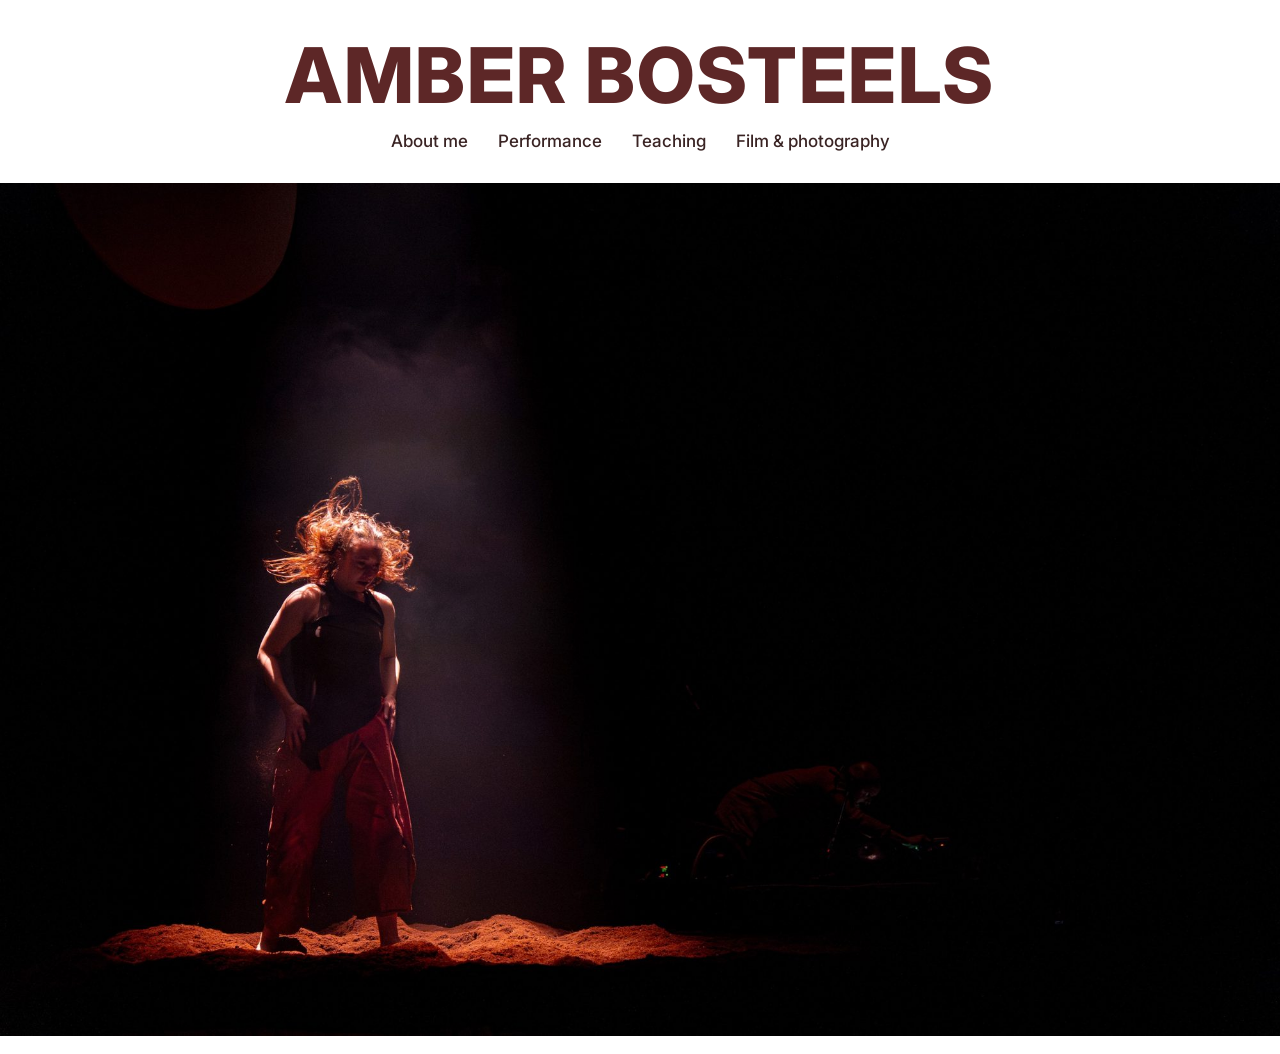
==== index.html @ ab78e17b "Add files via upload" ====
<!doctype html>
<html lang="en">
<head>
<meta charset="utf-8">
<meta name="viewport" content="width=device-width, initial-scale=1">
<title>Amber Bosteels, movement artist</title>
<meta name="description" content="Amber Bosteels, movement artist based in Ghent, Belgium. Contemporary dance, Kathak, choreography, teaching, film and photography.">
<link rel="stylesheet" href="style.css?v=6">
</head>
<body>
<header class="site-header">
  <a class="brand" href="index.html">AMBER BOSTEELS</a>
  <nav>
    <a href="about.html">About me</a>
    <a href="performance.html">Performance</a>
    <a href="teaching.html">Teaching</a>
    <a href="film.html">Film &amp; photography</a>
  </nav>
</header>

<main>
  <section class="hero">
    <a href="about.html" aria-label="Discover more about Amber">
      <img src="img/hero.jpg" alt="Amber Bosteels dancing on stage in a beam of light">
    </a>
  </section>
</main>
</body>
</html>
---- style.css ----
@import url('https://fonts.googleapis.com/css2?family=Inter:wght@400;500;600;800&display=swap');

:root {
  --paper: #ffffff;
  --card: #f7f1e4;
  --ink: #3a2424;
  --soft: #6a4545;
  --line: rgba(93, 39, 39, .18);
  --burgundy: #5d2727;
  --rust: #883c2f;
  --rose: #a45f53;
  --green: #2f5a4a;
  --max: 1240px;
  --side: clamp(18px, 4vw, 56px);
  --hand: "Inter", Helvetica, Arial, sans-serif;
}

* { box-sizing: border-box; }
html { scroll-behavior: smooth; }
@media (prefers-reduced-motion: reduce) { html { scroll-behavior: auto; } }
body {
  margin: 0;
  background: var(--paper);
  color: var(--ink);
  font-family: "Inter", Helvetica, Arial, sans-serif;
  font-size: clamp(16px, 1.1vw, 18.5px);
  line-height: 1.65;
}
a { color: inherit; }
img { display: block; width: 100%; height: auto; }
a:focus-visible { outline: 3px solid var(--rust); outline-offset: 4px; border-radius: 4px; }

/* ---------- Hand-drawn circle ---------- */
.circled { position: relative; display: inline-block; padding: .15em .45em; z-index: 0; }
.circled::after {
  content: ""; position: absolute; z-index: -1;
  inset: -.18em -.3em -.12em -.35em;
  background: center / 100% 100% no-repeat;
  transform: rotate(-2deg);
  pointer-events: none;
}
.circled.red::after    { background-image: url("data:image/svg+xml,%3Csvg xmlns='http://www.w3.org/2000/svg' viewBox='0 0 200 60' preserveAspectRatio='none'%3E%3Cpath d='M12 33C9 13 62 4 104 5c48 1 90 10 89 29-1 19-52 23-96 22C49 55 8 50 7 33 6 19 34 10 66 8' fill='none' stroke='%23883c2f' stroke-width='2.6' stroke-linecap='round' vector-effect='non-scaling-stroke'/%3E%3C/svg%3E"); }
.circled.blue::after   { background-image: url("data:image/svg+xml,%3Csvg xmlns='http://www.w3.org/2000/svg' viewBox='0 0 200 60' preserveAspectRatio='none'%3E%3Cpath d='M186 22C176 6 122 3 88 5 42 8 6 18 8 34c2 17 48 23 94 21 46-2 92-9 90-27-1-12-26-20-58-23' fill='none' stroke='%235d2727' stroke-width='2.6' stroke-linecap='round' vector-effect='non-scaling-stroke'/%3E%3C/svg%3E"); }
.circled.yellow::after { background-image: url("data:image/svg+xml,%3Csvg xmlns='http://www.w3.org/2000/svg' viewBox='0 0 200 60' preserveAspectRatio='none'%3E%3Cpath d='M20 40C2 26 36 6 98 5c56-1 98 11 95 29-3 17-58 22-104 21C40 54 4 46 9 30 13 17 44 9 80 7' fill='none' stroke='%23a45f53' stroke-width='2.6' stroke-linecap='round' vector-effect='non-scaling-stroke'/%3E%3C/svg%3E"); }
.circled.cream::after { background-image: url("data:image/svg+xml,%3Csvg xmlns='http://www.w3.org/2000/svg' viewBox='0 0 200 60' preserveAspectRatio='none'%3E%3Cpath d='M20 40C2 26 36 6 98 5c56-1 98 11 95 29-3 17-58 22-104 21C40 54 4 46 9 30 13 17 44 9 80 7' fill='none' stroke='%23f4ebd7' stroke-width='3.4' stroke-linecap='round' vector-effect='non-scaling-stroke'/%3E%3C/svg%3E"); }
.circled.green::after  { background-image: url("data:image/svg+xml,%3Csvg xmlns='http://www.w3.org/2000/svg' viewBox='0 0 200 60' preserveAspectRatio='none'%3E%3Cpath d='M30 10C68 2 156 2 188 22c14 16-30 33-90 34C46 57 6 48 8 31 10 16 50 8 92 6' fill='none' stroke='%232f5a4a' stroke-width='2.6' stroke-linecap='round' vector-effect='non-scaling-stroke'/%3E%3C/svg%3E"); }

/* ---------- Header ---------- */
.site-header {
  max-width: var(--max); margin: 0 auto;
  padding: 22px var(--side);
  display: flex; align-items: center; justify-content: space-between; gap: 16px 32px; flex-wrap: wrap;
}
.brand {
  font-family: var(--hand); font-weight: 800;
  font-size: clamp(22px, 2.2vw, 30px); text-decoration: none; letter-spacing: -.01em;
}
nav { display: flex; flex-wrap: wrap; gap: 6px 22px; font-family: var(--hand); font-size: 17px; }
nav a { text-decoration: none; padding: 2px 4px; }
nav a:hover { color: var(--rust); }
nav a[aria-current="page"] { position: relative; }

/* ---------- Home ---------- */
.hero { max-width: var(--max); margin: 0 auto; padding: 0 var(--side); }
.hero-frame { position: relative; overflow: hidden; border-radius: 6px; background: #000; }
.hero-frame img { width: 100%; height: auto; }
.hero-name {
  position: absolute; right: clamp(16px, 5%, 72px); bottom: clamp(14px, 9%, 80px);
  margin: 0; color: #fff;
  font-family: var(--hand); font-weight: 800; line-height: 1;
  font-size: clamp(32px, 6vw, 86px); letter-spacing: -.02em;
  text-align: right;
}
.hero-name .circled { padding: .1em .35em; }
.hero-name small {
  display: block; margin-top: .45em;
  font-size: .24em; font-weight: 400; letter-spacing: 0;
}

.themes {
  max-width: var(--max); margin: 0 auto;
  padding: clamp(48px, 6vw, 88px) var(--side) 0;
  display: grid; grid-template-columns: repeat(2, 1fr); gap: clamp(28px, 4vw, 56px);
}
.theme { text-decoration: none; display: block; }
.theme-img { aspect-ratio: 4 / 3; overflow: hidden; border-radius: 6px; background: var(--line); }
.theme-img img { width: 100%; height: 100%; object-fit: cover; transition: transform .5s ease; }
.theme:hover .theme-img img { transform: scale(1.03); }
@media (prefers-reduced-motion: reduce) { .theme-img img { transition: none; } }
.theme h2 {
  font-family: var(--hand); font-weight: 800;
  font-size: clamp(26px, 2.6vw, 38px); line-height: 1.1; margin: 22px 0 6px;
}
.theme p { margin: 0 0 8px; color: var(--soft); max-width: 46ch; }
.theme .more { font-family: var(--hand); font-weight: 600; text-decoration: underline; text-decoration-thickness: 2px; text-underline-offset: 5px; }
.theme:hover .more { color: var(--rust); }

.doodle-tile {
  aspect-ratio: 4 / 3; border-radius: 6px; background: var(--card);
  display: grid; place-items: center;
}
.doodle-tile svg { width: 46%; height: auto; }

/* ---------- Inner pages ---------- */
.page { max-width: var(--max); margin: 0 auto; padding: clamp(32px, 5vw, 72px) var(--side) 0; }
.page-title {
  font-family: var(--hand); font-weight: 800;
  font-size: clamp(36px, 5vw, 68px); line-height: 1.05; margin: 0 0 clamp(28px, 4vw, 56px);
}
.intro { max-width: 64ch; font-size: 1.08em; }
.intro p { margin: 0 0 18px; }

.two-col { display: grid; grid-template-columns: 1fr 1fr; gap: clamp(28px, 5vw, 72px); align-items: start; }
.two-col img { border-radius: 6px; }

.buttons { display: flex; flex-wrap: wrap; gap: 14px; margin-top: 28px; }
.button {
  font-family: var(--hand); font-weight: 600; font-size: 17px;
  display: inline-block; padding: 10px 22px; text-decoration: none;
  border: 2.5px solid var(--ink); border-radius: 999px 900px 980px 920px / 900px 980px 920px 999px;
}
.button:hover { background: var(--ink); color: var(--paper); }

/* Works */
.work {
  display: grid; grid-template-columns: 3fr 2fr; gap: clamp(24px, 4vw, 60px);
  align-items: center; padding: clamp(32px, 4vw, 56px) 0;
}
.work + .work { border-top: 2px dashed var(--line); }
.work:nth-of-type(even) { grid-template-columns: 2fr 3fr; }
.work:nth-of-type(even) img { order: 2; }
.work img { border-radius: 6px; }
.work h2 { font-family: var(--hand); font-weight: 800; font-size: clamp(26px, 2.6vw, 38px); line-height: 1.15; margin: 0 0 16px; }
.credits { color: var(--soft); font-size: .95em; }
.credits strong { color: var(--ink); font-weight: 600; }
.text-link { font-family: var(--hand); font-weight: 600; text-decoration-thickness: 2px; text-underline-offset: 5px; }
.text-link:hover { color: var(--rust); }

/* Teaching */
.teach-photos { display: grid; grid-template-columns: 1fr 1fr; gap: 20px; margin: 0 0 clamp(36px, 5vw, 64px); }
.teach-photos img { aspect-ratio: 1; object-fit: cover; border-radius: 6px; }
.teach-list { display: grid; grid-template-columns: 1fr 1fr; gap: 8px clamp(32px, 5vw, 80px); }
.teach-item { padding: 22px 0; border-top: 2px dashed var(--line); }
.teach-item h2 { font-family: var(--hand); font-weight: 800; font-size: clamp(22px, 2vw, 28px); margin: 0 0 8px; }
.teach-item p { margin: 0; }

/* Film */
.film-links { display: flex; flex-wrap: wrap; gap: 14px; margin-top: 28px; }

/* ---------- Footer ---------- */
footer {
  max-width: var(--max); margin: clamp(64px, 8vw, 120px) auto 0;
  padding: 36px var(--side) 48px;
  display: flex; flex-wrap: wrap; justify-content: space-between; gap: 20px;
  border-top: 2px dashed var(--line);
}
footer h2 { font-family: var(--hand); font-weight: 800; font-size: 24px; margin: 0 0 6px; }
footer p { margin: 0; }
.socials { display: flex; gap: 22px; align-items: end; font-family: var(--hand); }

/* ---------- Responsive ---------- */
@media (max-width: 900px) {
  .two-col, .work, .work:nth-of-type(even), .teach-list { grid-template-columns: 1fr; }
  .work:nth-of-type(even) img { order: 0; }
}
@media (max-width: 640px) {
  .themes { grid-template-columns: 1fr; }
  .site-header { flex-direction: column; align-items: flex-start; }
  nav { gap: 4px 16px; font-size: 16px; }
  .hero-name { right: 14px; bottom: 14px; }
  .hero-name small { font-size: .32em; }
}

/* Wix palette: burgundy headings */
.brand, .page-title, .theme h2, .work h2, .teach-item h2, footer h2 { color: var(--burgundy); }
.brand, .page-title, .theme h2, .work h2, .teach-item h2 { letter-spacing: -.015em; }
.button { border-color: var(--burgundy); color: var(--burgundy); }
.button:hover { background: var(--burgundy); color: var(--paper); }

/* ---------- v5: Louis Thuriot-style home ---------- */
.site-header { flex-direction: column; justify-content: center; gap: 10px; padding-top: clamp(24px, 3vw, 40px); padding-bottom: clamp(18px, 2vw, 28px); text-align: center; }
.brand { font-size: clamp(34px, 6vw, 84px); font-weight: 800; letter-spacing: .02em; line-height: 1; }
nav { justify-content: center; font-weight: 500; }

/* full-bleed photos, no white edges */
.hero { max-width: none; padding: 0; }
.hero img { width: 100%; height: auto; display: block; }

.banners { display: block; }
.banner {
  position: relative; display: grid; place-items: center;
  height: clamp(240px, 38vw, 520px); overflow: hidden;
  text-decoration: none; background: var(--burgundy);
}
.banner img {
  position: absolute; inset: 0; width: 100%; height: 100%; object-fit: cover;
  transition: transform .6s ease;
}
.banner::before { content: ""; position: absolute; inset: 0; background: rgba(40, 20, 20, .32); z-index: 1; transition: background .3s; }
.banner:hover::before { background: rgba(40, 20, 20, .18); }
.banner:hover img { transform: scale(1.03); }
@media (prefers-reduced-motion: reduce) { .banner img, .banner::before { transition: none; } }
.banner-title {
  position: relative; z-index: 2;
  color: #fff; font-weight: 800; text-transform: uppercase; text-align: center;
  font-size: clamp(28px, 5.4vw, 80px); line-height: 1; letter-spacing: .01em;
  padding: 0 16px;
}
.banner-title .circled { padding: .12em .4em; }
.banner-title .circled::after { inset: -.12em -.2em -.08em -.25em; }
.banner-film svg { position: absolute; z-index: 1; width: clamp(110px, 16vw, 220px); opacity: .22; right: 8%; top: 50%; transform: translateY(-50%) rotate(-6deg); }
.banner-film::before { display: none; }

/* footer right after the banners */
.banners + * , main:has(.banners) + footer { margin-top: 0; }
@media (max-width: 640px) {
  .site-header { align-items: center; }
  .banner-title .circled::after { inset: -.2em -.15em -.12em -.2em; }
}

/* ---------- v6 ---------- */
.hero { margin-bottom: clamp(10px, 1.4vw, 18px); } /* white strip after the first photo */
.socials .insta { color: var(--burgundy); display: inline-flex; }
.socials .insta:hover { color: var(--rust); }
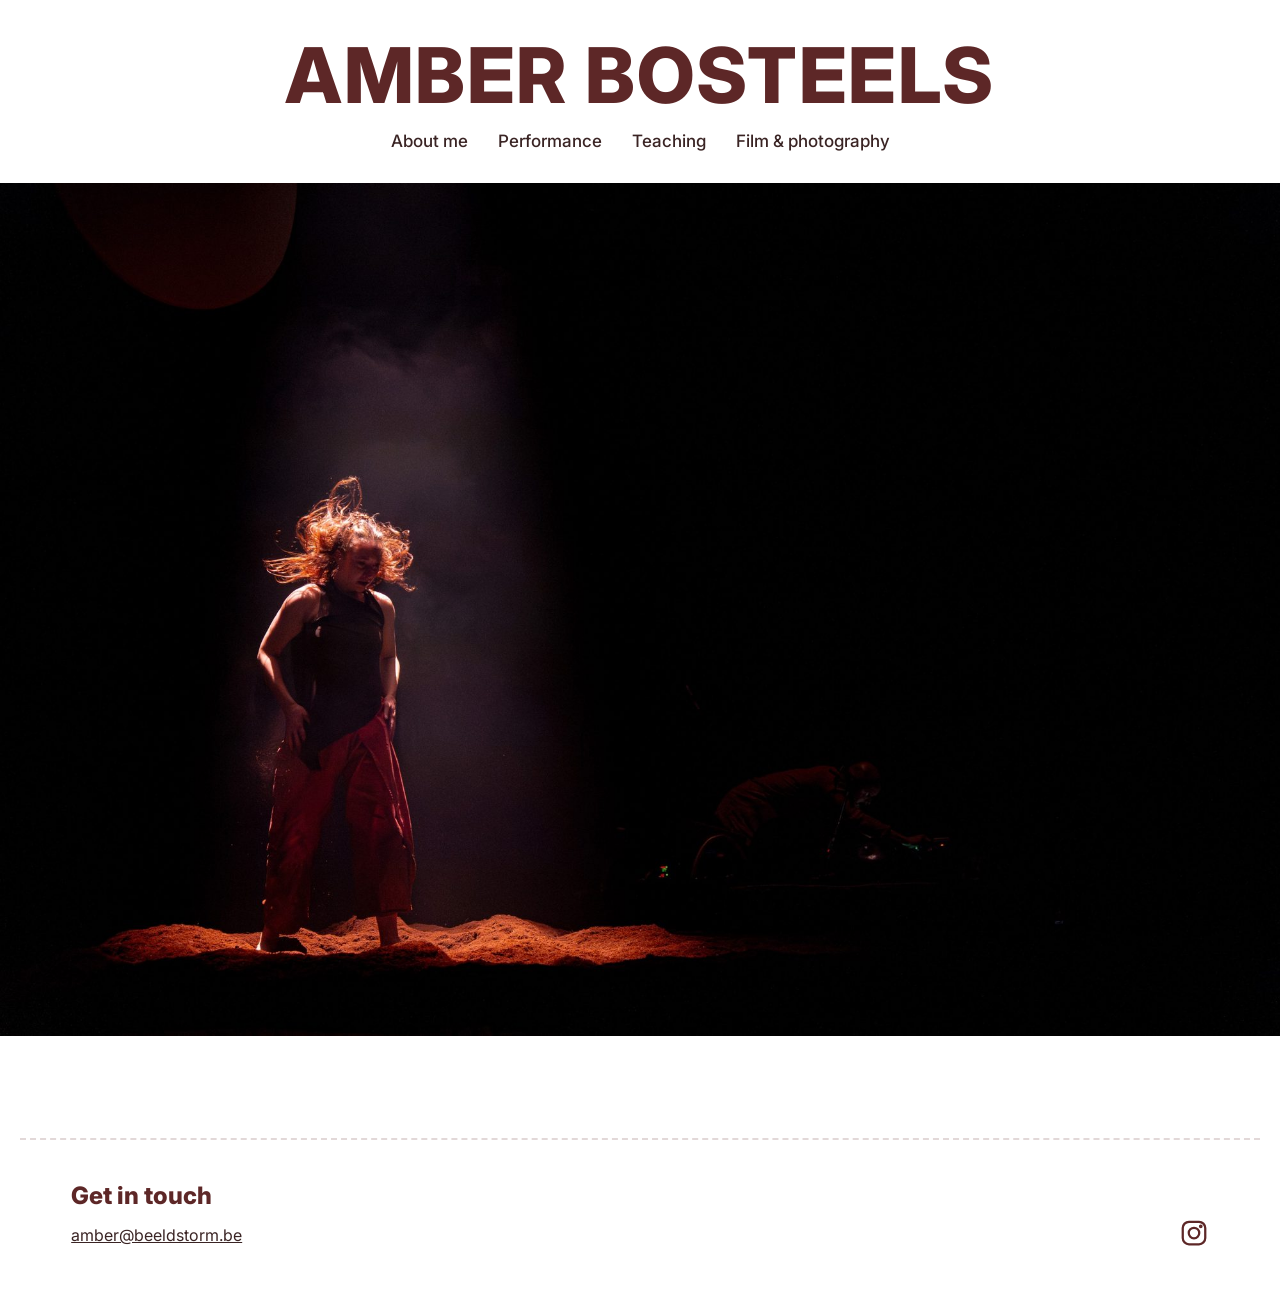
==== commit baa42b1c: "Add files via upload" ====
--- a/index.html
+++ b/index.html
@@ -5,12 +5,13 @@
 <meta name="viewport" content="width=device-width, initial-scale=1">
 <title>Amber Bosteels, movement artist</title>
 <meta name="description" content="Amber Bosteels, movement artist based in Ghent, Belgium. Contemporary dance, Kathak, choreography, teaching, film and photography.">
-<link rel="stylesheet" href="style.css?v=6">
+<link rel="stylesheet" href="style.css?v=7">
+<link rel="stylesheet" href="navigation-hover.css?v=1">
 </head>
 <body>
 <header class="site-header">
   <a class="brand" href="index.html">AMBER BOSTEELS</a>
-  <nav>
+  <nav aria-label="Main navigation">
     <a href="about.html">About me</a>
     <a href="performance.html">Performance</a>
     <a href="teaching.html">Teaching</a>
@@ -25,5 +26,17 @@
     </a>
   </section>
 </main>
+
+<footer>
+  <div>
+    <h2>Get in touch</h2>
+    <p><a href="mailto:amber@beeldstorm.be">amber@beeldstorm.be</a></p>
+  </div>
+  <div class="socials">
+    <a class="insta" href="https://www.instagram.com/amberbosteels/" target="_blank" rel="noopener" aria-label="Instagram">
+      <svg viewBox="0 0 24 24" width="30" height="30" fill="none" stroke="currentColor" stroke-width="1.8" stroke-linecap="round" stroke-linejoin="round" aria-hidden="true"><rect x="3" y="3" width="18" height="18" rx="5"/><circle cx="12" cy="12" r="4.2"/><circle cx="17.4" cy="6.6" r=".6" fill="currentColor"/></svg>
+    </a>
+  </div>
+</footer>
 </body>
 </html>
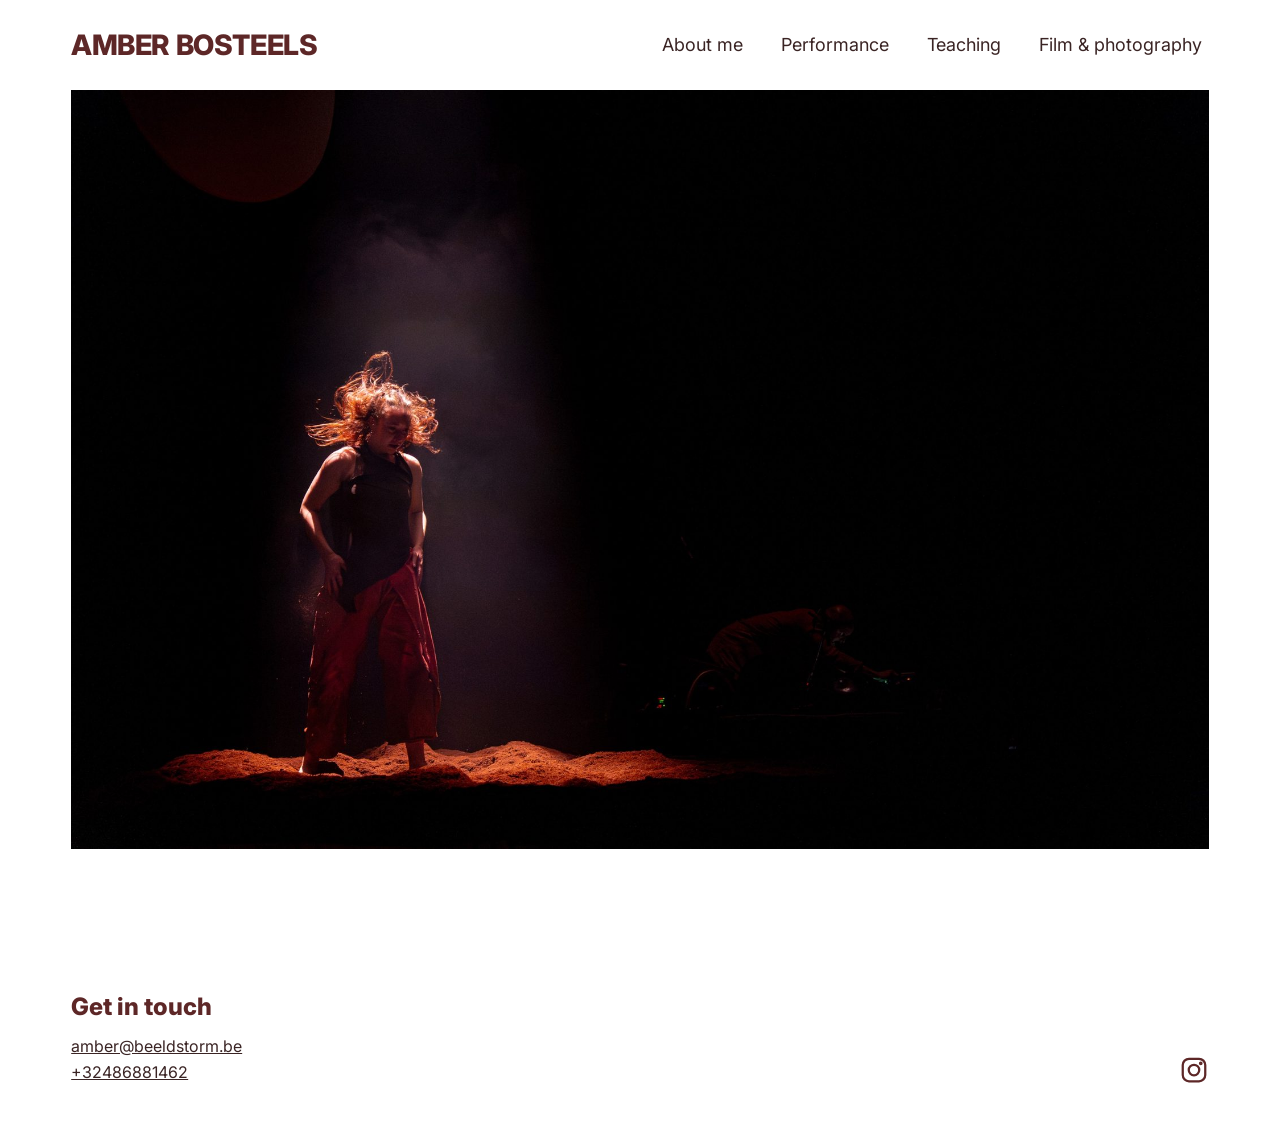
==== commit 25da5c5c: "Add files via upload" ====
--- a/index.html
+++ b/index.html
@@ -5,7 +5,7 @@
 <meta name="viewport" content="width=device-width, initial-scale=1">
 <title>Amber Bosteels, movement artist</title>
 <meta name="description" content="Amber Bosteels, movement artist based in Ghent, Belgium. Contemporary dance, Kathak, choreography, teaching, film and photography.">
-<link rel="stylesheet" href="style.css?v=7">
+<link rel="stylesheet" href="style.css?v=12">
 <link rel="stylesheet" href="navigation-hover.css?v=1">
 </head>
 <body>
@@ -31,6 +31,7 @@
   <div>
     <h2>Get in touch</h2>
     <p><a href="mailto:amber@beeldstorm.be">amber@beeldstorm.be</a></p>
+    <p><a href="tel:+32486881462">+32486881462</a></p>
   </div>
   <div class="socials">
     <a class="insta" href="https://www.instagram.com/amberbosteels/" target="_blank" rel="noopener" aria-label="Instagram">
--- a/style.css
+++ b/style.css
@@ -14,7 +14,6 @@
   --side: clamp(18px, 4vw, 56px);
   --hand: "Inter", Helvetica, Arial, sans-serif;
 }
-
 * { box-sizing: border-box; }
 html { scroll-behavior: smooth; }
 @media (prefers-reduced-motion: reduce) { html { scroll-behavior: auto; } }
@@ -30,7 +29,7 @@
 img { display: block; width: 100%; height: auto; }
 a:focus-visible { outline: 3px solid var(--rust); outline-offset: 4px; border-radius: 4px; }
 
-/* ---------- Hand-drawn circle ---------- */
+/* Hand-drawn circle */
 .circled { position: relative; display: inline-block; padding: .15em .45em; z-index: 0; }
 .circled::after {
   content: ""; position: absolute; z-index: -1;
@@ -39,13 +38,13 @@
   transform: rotate(-2deg);
   pointer-events: none;
 }
-.circled.red::after    { background-image: url("data:image/svg+xml,%3Csvg xmlns='http://www.w3.org/2000/svg' viewBox='0 0 200 60' preserveAspectRatio='none'%3E%3Cpath d='M12 33C9 13 62 4 104 5c48 1 90 10 89 29-1 19-52 23-96 22C49 55 8 50 7 33 6 19 34 10 66 8' fill='none' stroke='%23883c2f' stroke-width='2.6' stroke-linecap='round' vector-effect='non-scaling-stroke'/%3E%3C/svg%3E"); }
-.circled.blue::after   { background-image: url("data:image/svg+xml,%3Csvg xmlns='http://www.w3.org/2000/svg' viewBox='0 0 200 60' preserveAspectRatio='none'%3E%3Cpath d='M186 22C176 6 122 3 88 5 42 8 6 18 8 34c2 17 48 23 94 21 46-2 92-9 90-27-1-12-26-20-58-23' fill='none' stroke='%235d2727' stroke-width='2.6' stroke-linecap='round' vector-effect='non-scaling-stroke'/%3E%3C/svg%3E"); }
+.circled.red::after { background-image: url("data:image/svg+xml,%3Csvg xmlns='http://www.w3.org/2000/svg' viewBox='0 0 200 60' preserveAspectRatio='none'%3E%3Cpath d='M12 33C9 13 62 4 104 5c48 1 90 10 89 29-1 19-52 23-96 22C49 55 8 50 7 33 6 19 34 10 66 8' fill='none' stroke='%23883c2f' stroke-width='2.6' stroke-linecap='round' vector-effect='non-scaling-stroke'/%3E%3C/svg%3E"); }
+.circled.blue::after { background-image: url("data:image/svg+xml,%3Csvg xmlns='http://www.w3.org/2000/svg' viewBox='0 0 200 60' preserveAspectRatio='none'%3E%3Cpath d='M186 22C176 6 122 3 88 5 42 8 6 18 8 34c2 17 48 23 94 21 46-2 92-9 90-27-1-12-26-20-58-23' fill='none' stroke='%235d2727' stroke-width='2.6' stroke-linecap='round' vector-effect='non-scaling-stroke'/%3E%3C/svg%3E"); }
 .circled.yellow::after { background-image: url("data:image/svg+xml,%3Csvg xmlns='http://www.w3.org/2000/svg' viewBox='0 0 200 60' preserveAspectRatio='none'%3E%3Cpath d='M20 40C2 26 36 6 98 5c56-1 98 11 95 29-3 17-58 22-104 21C40 54 4 46 9 30 13 17 44 9 80 7' fill='none' stroke='%23a45f53' stroke-width='2.6' stroke-linecap='round' vector-effect='non-scaling-stroke'/%3E%3C/svg%3E"); }
 .circled.cream::after { background-image: url("data:image/svg+xml,%3Csvg xmlns='http://www.w3.org/2000/svg' viewBox='0 0 200 60' preserveAspectRatio='none'%3E%3Cpath d='M20 40C2 26 36 6 98 5c56-1 98 11 95 29-3 17-58 22-104 21C40 54 4 46 9 30 13 17 44 9 80 7' fill='none' stroke='%23f4ebd7' stroke-width='3.4' stroke-linecap='round' vector-effect='non-scaling-stroke'/%3E%3C/svg%3E"); }
-.circled.green::after  { background-image: url("data:image/svg+xml,%3Csvg xmlns='http://www.w3.org/2000/svg' viewBox='0 0 200 60' preserveAspectRatio='none'%3E%3Cpath d='M30 10C68 2 156 2 188 22c14 16-30 33-90 34C46 57 6 48 8 31 10 16 50 8 92 6' fill='none' stroke='%232f5a4a' stroke-width='2.6' stroke-linecap='round' vector-effect='non-scaling-stroke'/%3E%3C/svg%3E"); }
-
-/* ---------- Header ---------- */
+.circled.green::after { background-image: url("data:image/svg+xml,%3Csvg xmlns='http://www.w3.org/2000/svg' viewBox='0 0 200 60' preserveAspectRatio='none'%3E%3Cpath d='M30 10C68 2 156 2 188 22c14 16-30 33-90 34C46 57 6 48 8 31 10 16 50 8 92 6' fill='none' stroke='%232f5a4a' stroke-width='2.6' stroke-linecap='round' vector-effect='non-scaling-stroke'/%3E%3C/svg%3E"); }
+
+/* Header */
 .site-header {
   max-width: var(--max); margin: 0 auto;
   padding: 22px var(--side);
@@ -60,7 +59,7 @@
 nav a:hover { color: var(--rust); }
 nav a[aria-current="page"] { position: relative; }
 
-/* ---------- Home ---------- */
+/* Home */
 .hero { max-width: var(--max); margin: 0 auto; padding: 0 var(--side); }
 .hero-frame { position: relative; overflow: hidden; border-radius: 6px; background: #000; }
 .hero-frame img { width: 100%; height: auto; }
@@ -72,11 +71,9 @@
   text-align: right;
 }
 .hero-name .circled { padding: .1em .35em; }
-.hero-name small {
-  display: block; margin-top: .45em;
-  font-size: .24em; font-weight: 400; letter-spacing: 0;
-}
-
+.hero-name small { display: block; margin-top: .45em; font-size: .24em; font-weight: 400; letter-spacing: 0; }
+
+/* Older theme/banner styles retained for any existing pages that use them */
 .themes {
   max-width: var(--max); margin: 0 auto;
   padding: clamp(48px, 6vw, 88px) var(--side) 0;
@@ -87,45 +84,42 @@
 .theme-img img { width: 100%; height: 100%; object-fit: cover; transition: transform .5s ease; }
 .theme:hover .theme-img img { transform: scale(1.03); }
 @media (prefers-reduced-motion: reduce) { .theme-img img { transition: none; } }
-.theme h2 {
-  font-family: var(--hand); font-weight: 800;
-  font-size: clamp(26px, 2.6vw, 38px); line-height: 1.1; margin: 22px 0 6px;
-}
+.theme h2 { font-family: var(--hand); font-weight: 800; font-size: clamp(26px, 2.6vw, 38px); line-height: 1.1; margin: 22px 0 6px; }
 .theme p { margin: 0 0 8px; color: var(--soft); max-width: 46ch; }
 .theme .more { font-family: var(--hand); font-weight: 600; text-decoration: underline; text-decoration-thickness: 2px; text-underline-offset: 5px; }
 .theme:hover .more { color: var(--rust); }
-
-.doodle-tile {
-  aspect-ratio: 4 / 3; border-radius: 6px; background: var(--card);
-  display: grid; place-items: center;
-}
+.doodle-tile { aspect-ratio: 4 / 3; border-radius: 6px; background: var(--card); display: grid; place-items: center; }
 .doodle-tile svg { width: 46%; height: auto; }
-
-/* ---------- Inner pages ---------- */
+.themes {
+  max-width: var(--max); margin: 0 auto;
+  padding: clamp(48px, 6vw, 88px) var(--side) 0;
+  display: grid; grid-template-columns: repeat(2, 1fr); gap: clamp(28px, 4vw, 56px);
+}
+.theme { text-decoration: none; display: block; }
+.theme-img { aspect-ratio: 4 / 3; overflow: hidden; border-radius: 6px; background: var(--line); }
+.theme-img img { width: 100%; height: 100%; object-fit: cover; transition: transform .5s ease; }
+.theme:hover .theme-img img { transform: scale(1.03); }
+@media (prefers-reduced-motion: reduce) { .theme-img img { transition: none; } }
+.theme h2 { font-family: var(--hand); font-weight: 800; font-size: clamp(26px, 2.6vw, 38px); line-height: 1.1; margin: 22px 0 6px; }
+.theme p { margin: 0 0 8px; color: var(--soft); max-width: 46ch; }
+.theme .more { font-family: var(--hand); font-weight: 600; text-decoration: underline; text-decoration-thickness: 2px; text-underline-offset: 5px; }
+.theme:hover .more { color: var(--rust); }
+.doodle-tile { aspect-ratio: 4 / 3; border-radius: 6px; background: var(--card); display: grid; place-items: center; }
+.doodle-tile svg { width: 46%; height: auto; }
+
+/* Inner pages */
 .page { max-width: var(--max); margin: 0 auto; padding: clamp(32px, 5vw, 72px) var(--side) 0; }
-.page-title {
-  font-family: var(--hand); font-weight: 800;
-  font-size: clamp(36px, 5vw, 68px); line-height: 1.05; margin: 0 0 clamp(28px, 4vw, 56px);
-}
+.page-title { font-family: var(--hand); font-weight: 800; font-size: clamp(36px, 5vw, 68px); line-height: 1.05; margin: 0 0 clamp(28px, 4vw, 56px); }
 .intro { max-width: 64ch; font-size: 1.08em; }
 .intro p { margin: 0 0 18px; }
-
 .two-col { display: grid; grid-template-columns: 1fr 1fr; gap: clamp(28px, 5vw, 72px); align-items: start; }
 .two-col img { border-radius: 6px; }
-
 .buttons { display: flex; flex-wrap: wrap; gap: 14px; margin-top: 28px; }
-.button {
-  font-family: var(--hand); font-weight: 600; font-size: 17px;
-  display: inline-block; padding: 10px 22px; text-decoration: none;
-  border: 2.5px solid var(--ink); border-radius: 999px 900px 980px 920px / 900px 980px 920px 999px;
-}
+.button { font-family: var(--hand); font-weight: 600; font-size: 17px; display: inline-block; padding: 10px 22px; text-decoration: none; border: 2.5px solid var(--ink); border-radius: 999px 900px 980px 920px / 900px 980px 920px 999px; }
 .button:hover { background: var(--ink); color: var(--paper); }
 
 /* Works */
-.work {
-  display: grid; grid-template-columns: 3fr 2fr; gap: clamp(24px, 4vw, 60px);
-  align-items: center; padding: clamp(32px, 4vw, 56px) 0;
-}
+.work { display: grid; grid-template-columns: 3fr 2fr; gap: clamp(24px, 4vw, 60px); align-items: center; padding: clamp(32px, 4vw, 56px) 0; }
 .work + .work { border-top: 2px dashed var(--line); }
 .work:nth-of-type(even) { grid-template-columns: 2fr 3fr; }
 .work:nth-of-type(even) img { order: 2; }
@@ -136,56 +130,56 @@
 .text-link { font-family: var(--hand); font-weight: 600; text-decoration-thickness: 2px; text-underline-offset: 5px; }
 .text-link:hover { color: var(--rust); }
 
-/* Teaching */
-.teach-photos { display: grid; grid-template-columns: 1fr 1fr; gap: 20px; margin: 0 0 clamp(36px, 5vw, 64px); }
-.teach-photos img { aspect-ratio: 1; object-fit: cover; border-radius: 6px; }
-.teach-list { display: grid; grid-template-columns: 1fr 1fr; gap: 8px clamp(32px, 5vw, 80px); }
-.teach-item { padding: 22px 0; border-top: 2px dashed var(--line); }
-.teach-item h2 { font-family: var(--hand); font-weight: 800; font-size: clamp(22px, 2vw, 28px); margin: 0 0 8px; }
-.teach-item p { margin: 0; }
+/* Teaching: six square photo cards */
+.teach-grid {
+  display: grid;
+  grid-template-columns: repeat(3, minmax(0, 1fr));
+  gap: clamp(30px, 4vw, 54px) clamp(20px, 3vw, 38px);
+  margin: clamp(36px, 5vw, 64px) 0 0;
+}
+.teach-card { min-width: 0; }
+.teach-card img {
+  width: 100%; aspect-ratio: 1 / 1; height: auto; object-fit: cover;
+  border-radius: 6px; background: var(--card);
+}
+.teach-card h2 {
+  font-family: var(--hand); font-weight: 800;
+  font-size: clamp(21px, 1.8vw, 28px); line-height: 1.18;
+  margin: 20px 0 10px;
+}
+.teach-card p { margin: 0; }
 
 /* Film */
 .film-links { display: flex; flex-wrap: wrap; gap: 14px; margin-top: 28px; }
 
-/* ---------- Footer ---------- */
+/* Footer: intentionally no dotted line above Get in touch */
 footer {
   max-width: var(--max); margin: clamp(64px, 8vw, 120px) auto 0;
   padding: 36px var(--side) 48px;
   display: flex; flex-wrap: wrap; justify-content: space-between; gap: 20px;
-  border-top: 2px dashed var(--line);
+  border-top: none;
 }
 footer h2 { font-family: var(--hand); font-weight: 800; font-size: 24px; margin: 0 0 6px; }
 footer p { margin: 0; }
 .socials { display: flex; gap: 22px; align-items: end; font-family: var(--hand); }
 
-/* ---------- Responsive ---------- */
+/* Responsive */
 @media (max-width: 900px) {
-  .two-col, .work, .work:nth-of-type(even), .teach-list { grid-template-columns: 1fr; }
+  .two-col, .work, .work:nth-of-type(even) { grid-template-columns: 1fr; }
   .work:nth-of-type(even) img { order: 0; }
+  .teach-grid { grid-template-columns: repeat(2, minmax(0, 1fr)); }
 }
 @media (max-width: 640px) {
   .themes { grid-template-columns: 1fr; }
-  .site-header { flex-direction: column; align-items: flex-start; }
-  nav { gap: 4px 16px; font-size: 16px; }
+  .site-header { flex-direction: column; align-items: center; justify-content: center; gap: 10px; padding-top: clamp(24px, 3vw, 40px); padding-bottom: clamp(18px, 2vw, 28px); text-align: center; }
+  .brand { font-size: clamp(34px, 6vw, 84px); font-weight: 800; letter-spacing: .02em; line-height: 1; }
+  nav { justify-content: center; gap: 4px 16px; font-size: 16px; font-weight: 500; }
   .hero-name { right: 14px; bottom: 14px; }
   .hero-name small { font-size: .32em; }
-}
-
-/* Wix palette: burgundy headings */
-.brand, .page-title, .theme h2, .work h2, .teach-item h2, footer h2 { color: var(--burgundy); }
-.brand, .page-title, .theme h2, .work h2, .teach-item h2 { letter-spacing: -.015em; }
-.button { border-color: var(--burgundy); color: var(--burgundy); }
-.button:hover { background: var(--burgundy); color: var(--paper); }
-
-/* ---------- v5: Louis Thuriot-style home ---------- */
-.site-header { flex-direction: column; justify-content: center; gap: 10px; padding-top: clamp(24px, 3vw, 40px); padding-bottom: clamp(18px, 2vw, 28px); text-align: center; }
-.brand { font-size: clamp(34px, 6vw, 84px); font-weight: 800; letter-spacing: .02em; line-height: 1; }
-nav { justify-content: center; font-weight: 500; }
-
-/* full-bleed photos, no white edges */
-.hero { max-width: none; padding: 0; }
-.hero img { width: 100%; height: auto; display: block; }
-
+  .teach-grid { grid-template-columns: 1fr; gap: 38px; }
+}
+
+/* Full-width photo banners, preserved for existing content */
 .banners { display: block; }
 .banner {
   position: relative; display: grid; place-items: center;
@@ -201,8 +195,8 @@
 .banner:hover img { transform: scale(1.03); }
 @media (prefers-reduced-motion: reduce) { .banner img, .banner::before { transition: none; } }
 .banner-title {
-  position: relative; z-index: 2;
-  color: #fff; font-weight: 800; text-transform: uppercase; text-align: center;
+  position: relative; z-index: 2; color: #fff; font-weight: 800;
+  text-transform: uppercase; text-align: center;
   font-size: clamp(28px, 5.4vw, 80px); line-height: 1; letter-spacing: .01em;
   padding: 0 16px;
 }
@@ -210,15 +204,43 @@
 .banner-title .circled::after { inset: -.12em -.2em -.08em -.25em; }
 .banner-film svg { position: absolute; z-index: 1; width: clamp(110px, 16vw, 220px); opacity: .22; right: 8%; top: 50%; transform: translateY(-50%) rotate(-6deg); }
 .banner-film::before { display: none; }
-
-/* footer right after the banners */
-.banners + * , main:has(.banners) + footer { margin-top: 0; }
-@media (max-width: 640px) {
-  .site-header { align-items: center; }
-  .banner-title .circled::after { inset: -.2em -.15em -.12em -.2em; }
-}
-
-/* ---------- v6 ---------- */
-.hero { margin-bottom: clamp(10px, 1.4vw, 18px); } /* white strip after the first photo */
+.banners + *, main:has(.banners) + footer { margin-top: 0; }
+@media (max-width: 640px) { .banner-title .circled::after { inset: -.2em -.15em -.12em -.2em; } }
+
+/* Palette and navigation refinements */
+.brand, .page-title, .theme h2, .work h2, .teach-card h2, footer h2 { color: var(--burgundy); }
+.brand, .page-title, .theme h2, .work h2, .teach-card h2 { letter-spacing: -.015em; }
+.button { border-color: var(--burgundy); color: var(--burgundy); }
+.button:hover { background: var(--burgundy); color: var(--paper); }
+.hero { margin-bottom: clamp(10px, 1.4vw, 18px); }
 .socials .insta { color: var(--burgundy); display: inline-flex; }
 .socials .insta:hover { color: var(--rust); }
+
+
+/* Each Teaching style gets its own hand-drawn circle colour. */
+.teach-card h2 .circled.teach-rose::after {
+  background-image: url("data:image/svg+xml,%3Csvg xmlns='http://www.w3.org/2000/svg' viewBox='0 0 200 60' preserveAspectRatio='none'%3E%3Cpath d='M12 33C9 13 62 4 104 5c48 1 90 10 89 29-1 19-52 23-96 22C49 55 8 50 7 33 6 19 34 10 66 8' fill='none' stroke='%23c74758' stroke-width='2.8' stroke-linecap='round' vector-effect='non-scaling-stroke'/%3E%3C/svg%3E");
+}
+.teach-card h2 .circled.teach-blue::after {
+  background-image: url("data:image/svg+xml,%3Csvg xmlns='http://www.w3.org/2000/svg' viewBox='0 0 200 60' preserveAspectRatio='none'%3E%3Cpath d='M186 22C176 6 122 3 88 5 42 8 6 18 8 34c2 17 48 23 94 21 46-2 92-9 90-27-1-12-26-20-58-23' fill='none' stroke='%232d83b5' stroke-width='2.8' stroke-linecap='round' vector-effect='non-scaling-stroke'/%3E%3C/svg%3E");
+}
+.teach-card h2 .circled.teach-gold::after {
+  background-image: url("data:image/svg+xml,%3Csvg xmlns='http://www.w3.org/2000/svg' viewBox='0 0 200 60' preserveAspectRatio='none'%3E%3Cpath d='M20 40C2 26 36 6 98 5c56-1 98 11 95 29-3 17-58 22-104 21C40 54 4 46 9 30 13 17 44 9 80 7' fill='none' stroke='%23c18b19' stroke-width='2.8' stroke-linecap='round' vector-effect='non-scaling-stroke'/%3E%3C/svg%3E");
+}
+.teach-card h2 .circled.teach-green::after {
+  background-image: url("data:image/svg+xml,%3Csvg xmlns='http://www.w3.org/2000/svg' viewBox='0 0 200 60' preserveAspectRatio='none'%3E%3Cpath d='M30 10C68 2 156 2 188 22c14 16-30 33-90 34C46 57 6 48 8 31 10 16 50 8 92 6' fill='none' stroke='%232f805d' stroke-width='2.8' stroke-linecap='round' vector-effect='non-scaling-stroke'/%3E%3C/svg%3E");
+}
+.teach-card h2 .circled.teach-purple::after {
+  background-image: url("data:image/svg+xml,%3Csvg xmlns='http://www.w3.org/2000/svg' viewBox='0 0 200 60' preserveAspectRatio='none'%3E%3Cpath d='M12 33C9 13 62 4 104 5c48 1 90 10 89 29-1 19-52 23-96 22C49 55 8 50 7 33 6 19 34 10 66 8' fill='none' stroke='%238253b6' stroke-width='2.8' stroke-linecap='round' vector-effect='non-scaling-stroke'/%3E%3C/svg%3E");
+}
+.teach-card h2 .circled.teach-orange::after {
+  background-image: url("data:image/svg+xml,%3Csvg xmlns='http://www.w3.org/2000/svg' viewBox='0 0 200 60' preserveAspectRatio='none'%3E%3Cpath d='M186 22C176 6 122 3 88 5 42 8 6 18 8 34c2 17 48 23 94 21 46-2 92-9 90-27-1-12-26-20-58-23' fill='none' stroke='%23d36f2e' stroke-width='2.8' stroke-linecap='round' vector-effect='non-scaling-stroke'/%3E%3C/svg%3E");
+}
+
+
+/* Secondary heading used to group the artist's own performances. */
+.section-title {
+  font-family: var(--hand); font-weight: 800; color: var(--burgundy);
+  font-size: clamp(28px, 3vw, 42px); line-height: 1.12;
+  margin: 0 0 8px; letter-spacing: -.015em;
+}
--- a/navigation-hover.css
+++ b/navigation-hover.css
@@ -0,0 +1,54 @@
+/* Navigation hover circles + slightly larger navigation labels.
+   Link this stylesheet after style.css on every page. */
+.site-header nav {
+  gap: 8px 24px;
+  font-size: clamp(18px, 1.35vw, 20px);
+}
+
+.site-header nav a {
+  position: relative;
+  display: inline-block;
+  padding: 5px 7px;
+  isolation: isolate;
+  transition: color .2s ease;
+}
+
+.site-header nav a::after {
+  content: "";
+  position: absolute;
+  z-index: -1;
+  inset: -1px -5px -2px -5px;
+  background: center / 100% 100% no-repeat url("data:image/svg+xml,%3Csvg xmlns='http://www.w3.org/2000/svg' viewBox='0 0 200 60' preserveAspectRatio='none'%3E%3Cpath d='M20 40C2 26 36 6 98 5c56-1 98 11 95 29-3 17-58 22-104 21C40 54 4 46 9 30 13 17 44 9 80 7' fill='none' stroke='%235d2727' stroke-width='2.6' stroke-linecap='round' vector-effect='non-scaling-stroke'/%3E%3C/svg%3E");
+  opacity: 0;
+  transform: rotate(-2deg) scale(.96);
+  transition: opacity .2s ease, transform .2s ease;
+  pointer-events: none;
+}
+
+.site-header nav a:hover,
+.site-header nav a:focus-visible,
+.site-header nav a[aria-current="page"] {
+  color: var(--burgundy, #5d2727);
+}
+
+.site-header nav a:hover::after,
+.site-header nav a:focus-visible::after,
+.site-header nav a[aria-current="page"]::after {
+  opacity: 1;
+  transform: rotate(-2deg) scale(1);
+}
+
+/* Keep navigation easy to use on smaller screens too. */
+@media (max-width: 640px) {
+  .site-header nav {
+    gap: 7px 14px;
+    font-size: 17px;
+  }
+}
+
+@media (prefers-reduced-motion: reduce) {
+  .site-header nav a,
+  .site-header nav a::after {
+    transition: none;
+  }
+}
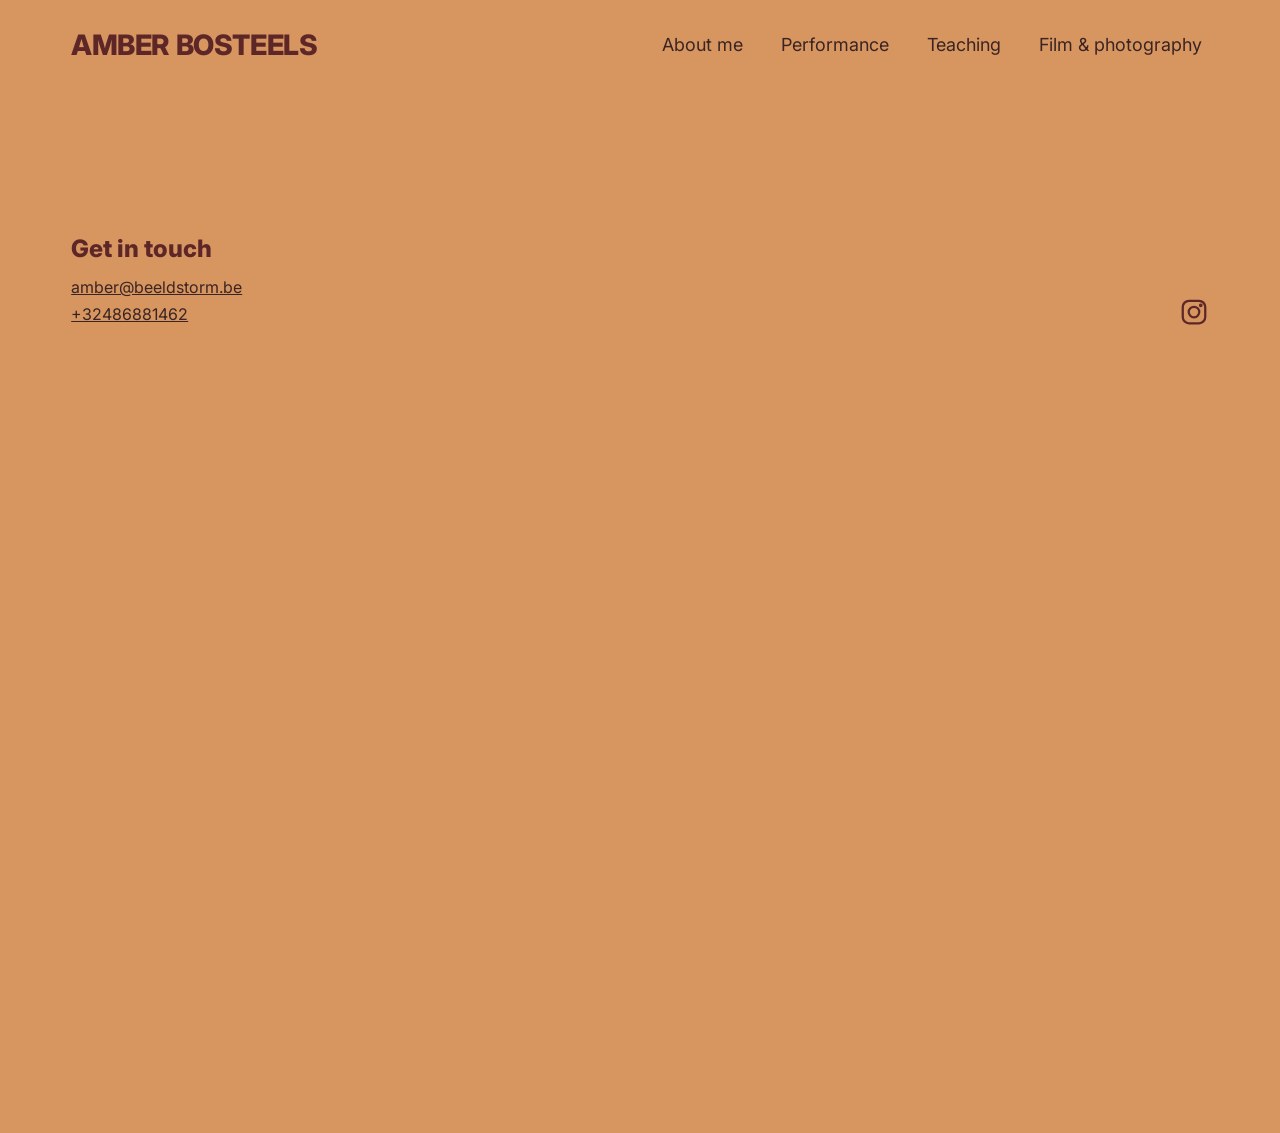
==== commit 85a67a2a: "Add files via upload" ====
--- a/index.html
+++ b/index.html
@@ -1,43 +1,41 @@
 <!doctype html>
 <html lang="en">
 <head>
-<meta charset="utf-8">
-<meta name="viewport" content="width=device-width, initial-scale=1">
+<meta charset="utf-8"/>
+<meta content="width=device-width, initial-scale=1" name="viewport"/>
 <title>Amber Bosteels, movement artist</title>
-<meta name="description" content="Amber Bosteels, movement artist based in Ghent, Belgium. Contemporary dance, Kathak, choreography, teaching, film and photography.">
-<link rel="stylesheet" href="style.css?v=12">
-<link rel="stylesheet" href="navigation-hover.css?v=1">
+<meta content="Amber Bosteels, movement artist based in Ghent, Belgium. Contemporary dance, Kathak, choreography, teaching, film and photography." name="description"/>
+<link href="style.css?v=15" rel="stylesheet"/>
+<link href="navigation-hover.css?v=2" rel="stylesheet"/>
 </head>
-<body>
+<body class="home">
 <header class="site-header">
-  <a class="brand" href="index.html">AMBER BOSTEELS</a>
-  <nav aria-label="Main navigation">
-    <a href="about.html">About me</a>
-    <a href="performance.html">Performance</a>
-    <a href="teaching.html">Teaching</a>
-    <a href="film.html">Film &amp; photography</a>
-  </nav>
+<a class="brand" href="index.html">AMBER BOSTEELS</a>
+<nav aria-label="Main navigation">
+<a class="nav-circle-link" href="about.html">About me<svg aria-hidden="true" class="circle-draw" preserveAspectRatio="none" viewBox="0 0 200 60"><path d="M20 40C2 26 36 6 98 5c56-1 98 11 95 29-3 17-58 22-104 21C40 54 4 46 9 30 13 17 44 9 80 7" pathLength="1"></path></svg></a>
+<a class="nav-circle-link" href="performance.html">Performance<svg aria-hidden="true" class="circle-draw" preserveAspectRatio="none" viewBox="0 0 200 60"><path d="M20 40C2 26 36 6 98 5c56-1 98 11 95 29-3 17-58 22-104 21C40 54 4 46 9 30 13 17 44 9 80 7" pathLength="1"></path></svg></a>
+<a class="nav-circle-link" href="teaching.html">Teaching<svg aria-hidden="true" class="circle-draw" preserveAspectRatio="none" viewBox="0 0 200 60"><path d="M20 40C2 26 36 6 98 5c56-1 98 11 95 29-3 17-58 22-104 21C40 54 4 46 9 30 13 17 44 9 80 7" pathLength="1"></path></svg></a>
+<a class="nav-circle-link" href="film.html">Film &amp; photography<svg aria-hidden="true" class="circle-draw" preserveAspectRatio="none" viewBox="0 0 200 60"><path d="M20 40C2 26 36 6 98 5c56-1 98 11 95 29-3 17-58 22-104 21C40 54 4 46 9 30 13 17 44 9 80 7" pathLength="1"></path></svg></a>
+</nav>
 </header>
-
 <main>
-  <section class="hero">
-    <a href="about.html" aria-label="Discover more about Amber">
-      <img src="img/hero.jpg" alt="Amber Bosteels dancing on stage in a beam of light">
-    </a>
-  </section>
+<section class="hero">
+<a aria-label="Discover more about Amber" href="about.html">
+<picture><source media="(max-width: 640px)" srcset="img/hero-mobile.jpg"/><img alt="Amber Bosteels dancing on stage in a beam of light" src="img/hero.jpg"/></picture>
+</a>
+</section>
 </main>
-
 <footer>
-  <div>
-    <h2>Get in touch</h2>
-    <p><a href="mailto:amber@beeldstorm.be">amber@beeldstorm.be</a></p>
-    <p><a href="tel:+32486881462">+32486881462</a></p>
-  </div>
-  <div class="socials">
-    <a class="insta" href="https://www.instagram.com/amberbosteels/" target="_blank" rel="noopener" aria-label="Instagram">
-      <svg viewBox="0 0 24 24" width="30" height="30" fill="none" stroke="currentColor" stroke-width="1.8" stroke-linecap="round" stroke-linejoin="round" aria-hidden="true"><rect x="3" y="3" width="18" height="18" rx="5"/><circle cx="12" cy="12" r="4.2"/><circle cx="17.4" cy="6.6" r=".6" fill="currentColor"/></svg>
-    </a>
-  </div>
+<div>
+<h2>Get in touch</h2>
+<p><a href="mailto:amber@beeldstorm.be">amber@beeldstorm.be</a></p>
+<p><a href="tel:+32486881462">+32486881462</a></p>
+</div>
+<div class="socials">
+<a aria-label="Instagram" class="insta" href="https://www.instagram.com/amberbosteels/" rel="noopener" target="_blank">
+<svg aria-hidden="true" fill="none" height="30" stroke="currentColor" stroke-linecap="round" stroke-linejoin="round" stroke-width="1.8" viewbox="0 0 24 24" width="30"><rect height="18" rx="5" width="18" x="3" y="3"></rect><circle cx="12" cy="12" r="4.2"></circle><circle cx="17.4" cy="6.6" fill="currentColor" r=".6"></circle></svg>
+</a>
+</div>
 </footer>
 </body>
 </html>
--- a/style.css
+++ b/style.css
@@ -1,8 +1,8 @@
 @import url('https://fonts.googleapis.com/css2?family=Inter:wght@400;500;600;800&display=swap');
 
 :root {
-  --paper: #ffffff;
-  --card: #f7f1e4;
+  --paper: #D79560;
+  --card: #E4A97E;
   --ink: #3a2424;
   --soft: #6a4545;
   --line: rgba(93, 39, 39, .18);
@@ -29,20 +29,61 @@
 img { display: block; width: 100%; height: auto; }
 a:focus-visible { outline: 3px solid var(--rust); outline-offset: 4px; border-radius: 4px; }
 
-/* Hand-drawn circle */
-.circled { position: relative; display: inline-block; padding: .15em .45em; z-index: 0; }
-.circled::after {
-  content: ""; position: absolute; z-index: -1;
-  inset: -.18em -.3em -.12em -.35em;
-  background: center / 100% 100% no-repeat;
-  transform: rotate(-2deg);
+/* Hand-drawn circles: inline SVG paths are revealed as if drawn by hand. */
+.circled {
+  position: relative;
+  display: inline-block;
+  padding: .15em .45em;
+  isolation: isolate;
+}
+.circle-draw {
+  position: absolute;
+  z-index: -1;
+  left: -.35em;
+  top: -.18em;
+  width: calc(100% + .65em);
+  height: calc(100% + .3em);
+  overflow: visible;
   pointer-events: none;
 }
-.circled.red::after { background-image: url("data:image/svg+xml,%3Csvg xmlns='http://www.w3.org/2000/svg' viewBox='0 0 200 60' preserveAspectRatio='none'%3E%3Cpath d='M12 33C9 13 62 4 104 5c48 1 90 10 89 29-1 19-52 23-96 22C49 55 8 50 7 33 6 19 34 10 66 8' fill='none' stroke='%23883c2f' stroke-width='2.6' stroke-linecap='round' vector-effect='non-scaling-stroke'/%3E%3C/svg%3E"); }
-.circled.blue::after { background-image: url("data:image/svg+xml,%3Csvg xmlns='http://www.w3.org/2000/svg' viewBox='0 0 200 60' preserveAspectRatio='none'%3E%3Cpath d='M186 22C176 6 122 3 88 5 42 8 6 18 8 34c2 17 48 23 94 21 46-2 92-9 90-27-1-12-26-20-58-23' fill='none' stroke='%235d2727' stroke-width='2.6' stroke-linecap='round' vector-effect='non-scaling-stroke'/%3E%3C/svg%3E"); }
-.circled.yellow::after { background-image: url("data:image/svg+xml,%3Csvg xmlns='http://www.w3.org/2000/svg' viewBox='0 0 200 60' preserveAspectRatio='none'%3E%3Cpath d='M20 40C2 26 36 6 98 5c56-1 98 11 95 29-3 17-58 22-104 21C40 54 4 46 9 30 13 17 44 9 80 7' fill='none' stroke='%23a45f53' stroke-width='2.6' stroke-linecap='round' vector-effect='non-scaling-stroke'/%3E%3C/svg%3E"); }
-.circled.cream::after { background-image: url("data:image/svg+xml,%3Csvg xmlns='http://www.w3.org/2000/svg' viewBox='0 0 200 60' preserveAspectRatio='none'%3E%3Cpath d='M20 40C2 26 36 6 98 5c56-1 98 11 95 29-3 17-58 22-104 21C40 54 4 46 9 30 13 17 44 9 80 7' fill='none' stroke='%23f4ebd7' stroke-width='3.4' stroke-linecap='round' vector-effect='non-scaling-stroke'/%3E%3C/svg%3E"); }
-.circled.green::after { background-image: url("data:image/svg+xml,%3Csvg xmlns='http://www.w3.org/2000/svg' viewBox='0 0 200 60' preserveAspectRatio='none'%3E%3Cpath d='M30 10C68 2 156 2 188 22c14 16-30 33-90 34C46 57 6 48 8 31 10 16 50 8 92 6' fill='none' stroke='%232f5a4a' stroke-width='2.6' stroke-linecap='round' vector-effect='non-scaling-stroke'/%3E%3C/svg%3E"); }
+.circle-draw path {
+  fill: none;
+  stroke: var(--circle-color, var(--burgundy));
+  stroke-width: 2.6;
+  stroke-linecap: round;
+  stroke-linejoin: round;
+  vector-effect: non-scaling-stroke;
+  stroke-dasharray: 1;
+  stroke-dashoffset: 1;
+}
+.circled.red { --circle-color: #883c2f; }
+.circled.blue { --circle-color: #5d2727; }
+.circled.yellow { --circle-color: #a45f53; }
+.circled.cream { --circle-color: #f4ebd7; }
+.circled.green { --circle-color: #2f5a4a; }
+.circled.teach-rose { --circle-color: #c74758; }
+.circled.teach-blue { --circle-color: #2d83b5; }
+.circled.teach-gold { --circle-color: #c18b19; }
+.circled.teach-green { --circle-color: #2f805d; }
+.circled.teach-purple { --circle-color: #8253b6; }
+.circled.teach-orange { --circle-color: #d36f2e; }
+@keyframes draw-circle {
+  from { stroke-dashoffset: 1; }
+  to { stroke-dashoffset: 0; }
+}
+/* Headings draw their outline when the page appears; hovering can redraw it. */
+.page-title .circle-draw path,
+.section-title .circle-draw path,
+.teach-card h2 .circle-draw path {
+  animation: draw-circle .9s cubic-bezier(.55,.05,.25,1) .18s both;
+}
+.circled:hover > .circle-draw path,
+.circled:focus-visible > .circle-draw path {
+  animation: draw-circle .9s cubic-bezier(.55,.05,.25,1) both;
+}
+@media (prefers-reduced-motion: reduce) {
+  .circle-draw path { stroke-dashoffset: 0; animation: none !important; }
+}
 
 /* Header */
 .site-header {
@@ -201,11 +242,11 @@
   padding: 0 16px;
 }
 .banner-title .circled { padding: .12em .4em; }
-.banner-title .circled::after { inset: -.12em -.2em -.08em -.25em; }
+.banner-title .circled .circle-draw { left: -.25em; top: -.12em; width: calc(100% + .45em); height: calc(100% + .2em); }
 .banner-film svg { position: absolute; z-index: 1; width: clamp(110px, 16vw, 220px); opacity: .22; right: 8%; top: 50%; transform: translateY(-50%) rotate(-6deg); }
 .banner-film::before { display: none; }
 .banners + *, main:has(.banners) + footer { margin-top: 0; }
-@media (max-width: 640px) { .banner-title .circled::after { inset: -.2em -.15em -.12em -.2em; } }
+@media (max-width: 640px) { .banner-title .circled .circle-draw { left: -.2em; top: -.2em; width: calc(100% + .35em); height: calc(100% + .32em); } }
 
 /* Palette and navigation refinements */
 .brand, .page-title, .theme h2, .work h2, .teach-card h2, footer h2 { color: var(--burgundy); }
@@ -217,30 +258,95 @@
 .socials .insta:hover { color: var(--rust); }
 
 
-/* Each Teaching style gets its own hand-drawn circle colour. */
-.teach-card h2 .circled.teach-rose::after {
-  background-image: url("data:image/svg+xml,%3Csvg xmlns='http://www.w3.org/2000/svg' viewBox='0 0 200 60' preserveAspectRatio='none'%3E%3Cpath d='M12 33C9 13 62 4 104 5c48 1 90 10 89 29-1 19-52 23-96 22C49 55 8 50 7 33 6 19 34 10 66 8' fill='none' stroke='%23c74758' stroke-width='2.8' stroke-linecap='round' vector-effect='non-scaling-stroke'/%3E%3C/svg%3E");
-}
-.teach-card h2 .circled.teach-blue::after {
-  background-image: url("data:image/svg+xml,%3Csvg xmlns='http://www.w3.org/2000/svg' viewBox='0 0 200 60' preserveAspectRatio='none'%3E%3Cpath d='M186 22C176 6 122 3 88 5 42 8 6 18 8 34c2 17 48 23 94 21 46-2 92-9 90-27-1-12-26-20-58-23' fill='none' stroke='%232d83b5' stroke-width='2.8' stroke-linecap='round' vector-effect='non-scaling-stroke'/%3E%3C/svg%3E");
-}
-.teach-card h2 .circled.teach-gold::after {
-  background-image: url("data:image/svg+xml,%3Csvg xmlns='http://www.w3.org/2000/svg' viewBox='0 0 200 60' preserveAspectRatio='none'%3E%3Cpath d='M20 40C2 26 36 6 98 5c56-1 98 11 95 29-3 17-58 22-104 21C40 54 4 46 9 30 13 17 44 9 80 7' fill='none' stroke='%23c18b19' stroke-width='2.8' stroke-linecap='round' vector-effect='non-scaling-stroke'/%3E%3C/svg%3E");
-}
-.teach-card h2 .circled.teach-green::after {
-  background-image: url("data:image/svg+xml,%3Csvg xmlns='http://www.w3.org/2000/svg' viewBox='0 0 200 60' preserveAspectRatio='none'%3E%3Cpath d='M30 10C68 2 156 2 188 22c14 16-30 33-90 34C46 57 6 48 8 31 10 16 50 8 92 6' fill='none' stroke='%232f805d' stroke-width='2.8' stroke-linecap='round' vector-effect='non-scaling-stroke'/%3E%3C/svg%3E");
-}
-.teach-card h2 .circled.teach-purple::after {
-  background-image: url("data:image/svg+xml,%3Csvg xmlns='http://www.w3.org/2000/svg' viewBox='0 0 200 60' preserveAspectRatio='none'%3E%3Cpath d='M12 33C9 13 62 4 104 5c48 1 90 10 89 29-1 19-52 23-96 22C49 55 8 50 7 33 6 19 34 10 66 8' fill='none' stroke='%238253b6' stroke-width='2.8' stroke-linecap='round' vector-effect='non-scaling-stroke'/%3E%3C/svg%3E");
-}
-.teach-card h2 .circled.teach-orange::after {
-  background-image: url("data:image/svg+xml,%3Csvg xmlns='http://www.w3.org/2000/svg' viewBox='0 0 200 60' preserveAspectRatio='none'%3E%3Cpath d='M186 22C176 6 122 3 88 5 42 8 6 18 8 34c2 17 48 23 94 21 46-2 92-9 90-27-1-12-26-20-58-23' fill='none' stroke='%23d36f2e' stroke-width='2.8' stroke-linecap='round' vector-effect='non-scaling-stroke'/%3E%3C/svg%3E");
-}
-
-
 /* Secondary heading used to group the artist's own performances. */
 .section-title {
   font-family: var(--hand); font-weight: 800; color: var(--burgundy);
   font-size: clamp(28px, 3vw, 42px); line-height: 1.12;
   margin: 0 0 8px; letter-spacing: -.015em;
 }
+
+
+/* Mobile homepage refinement: clearer navigation and a more readable contact footer. */
+@media (max-width: 640px) {
+  body.home .site-header {
+    gap: 15px;
+    padding: 24px 18px 18px;
+  }
+  body.home .brand {
+    font-size: clamp(27px, 7.2vw, 36px);
+    line-height: 1.08;
+    letter-spacing: .01em;
+  }
+  body.home nav {
+    display: grid;
+    grid-template-columns: repeat(2, max-content);
+    justify-content: center;
+    justify-items: center;
+    column-gap: clamp(18px, 6vw, 30px);
+    row-gap: 6px;
+    font-size: 15px;
+    line-height: 1.35;
+  }
+  body.home nav a {
+    padding: 5px 2px;
+    text-align: center;
+  }
+  body.home .hero {
+    max-width: none;
+    padding: 0;
+    margin-bottom: 0;
+  }
+  body.home .hero a { display: block; }
+  body.home .hero picture { display: block; width: 100%; }
+  body.home .hero img {
+    display: block;
+    width: 100%;
+    height: auto;
+    min-height: 0;
+    max-height: none;
+    object-fit: contain;
+    object-position: center center;
+  }
+  body.home footer {
+    width: 100%;
+    max-width: none;
+    margin: 30px auto 0;
+    padding: 24px 22px calc(26px + env(safe-area-inset-bottom, 0px));
+    display: grid;
+    grid-template-columns: minmax(0, 1fr);
+    justify-items: center;
+    gap: 13px;
+    background: var(--card);
+    text-align: center;
+  }
+  body.home footer h2 {
+    font-size: 23px;
+    line-height: 1.2;
+    margin: 0 0 7px;
+  }
+  body.home footer p {
+    font-size: 16px;
+    line-height: 1.55;
+    overflow-wrap: anywhere;
+  }
+  body.home footer p + p { margin-top: 3px; }
+  body.home footer a { text-underline-offset: 4px; }
+  body.home .socials {
+    justify-content: center;
+    align-items: center;
+    gap: 20px;
+  }
+  body.home .socials .insta svg {
+    width: 32px;
+    height: 32px;
+  }
+}
+
+
+/* Terracotta palette refinement: the page canvas is the same warm colour on every page. */
+body { background-color: var(--paper); }
+
+/* Keep the homepage mobile hero genuinely portrait rather than enlarging/cropping the wide image. */
+@media (max-width: 640px) {
+  body.home .hero { background: var(--paper); }
+}
--- a/navigation-hover.css
+++ b/navigation-hover.css
@@ -1,54 +1,36 @@
-/* Navigation hover circles + slightly larger navigation labels.
-   Link this stylesheet after style.css on every page. */
+/* Navigation: outlined circles are inline SVG paths, drawn progressively on hover. */
 .site-header nav {
   gap: 8px 24px;
   font-size: clamp(18px, 1.35vw, 20px);
 }
-
 .site-header nav a {
   position: relative;
   display: inline-block;
   padding: 5px 7px;
   isolation: isolate;
   transition: color .2s ease;
+  text-decoration: none;
 }
-
-.site-header nav a::after {
-  content: "";
-  position: absolute;
-  z-index: -1;
-  inset: -1px -5px -2px -5px;
-  background: center / 100% 100% no-repeat url("data:image/svg+xml,%3Csvg xmlns='http://www.w3.org/2000/svg' viewBox='0 0 200 60' preserveAspectRatio='none'%3E%3Cpath d='M20 40C2 26 36 6 98 5c56-1 98 11 95 29-3 17-58 22-104 21C40 54 4 46 9 30 13 17 44 9 80 7' fill='none' stroke='%235d2727' stroke-width='2.6' stroke-linecap='round' vector-effect='non-scaling-stroke'/%3E%3C/svg%3E");
-  opacity: 0;
-  transform: rotate(-2deg) scale(.96);
-  transition: opacity .2s ease, transform .2s ease;
-  pointer-events: none;
-}
-
 .site-header nav a:hover,
 .site-header nav a:focus-visible,
 .site-header nav a[aria-current="page"] {
   color: var(--burgundy, #5d2727);
 }
-
-.site-header nav a:hover::after,
-.site-header nav a:focus-visible::after,
-.site-header nav a[aria-current="page"]::after {
-  opacity: 1;
-  transform: rotate(-2deg) scale(1);
+.site-header nav a .circle-draw {
+  left: -5px;
+  top: -1px;
+  width: calc(100% + 10px);
+  height: calc(100% + 3px);
 }
-
-/* Keep navigation easy to use on smaller screens too. */
+.site-header nav a .circle-draw path { stroke: var(--burgundy, #5d2727); }
+.site-header nav a:hover .circle-draw path,
+.site-header nav a:focus-visible .circle-draw path,
+.site-header nav a[aria-current="page"] .circle-draw path {
+  animation: draw-circle .85s cubic-bezier(.55,.05,.25,1) forwards;
+}
 @media (max-width: 640px) {
-  .site-header nav {
-    gap: 7px 14px;
-    font-size: 17px;
-  }
+  .site-header nav { gap: 7px 14px; font-size: 17px; }
 }
-
 @media (prefers-reduced-motion: reduce) {
-  .site-header nav a,
-  .site-header nav a::after {
-    transition: none;
-  }
+  .site-header nav a, .site-header nav a .circle-draw path { transition: none; animation: none !important; stroke-dashoffset: 0; }
 }
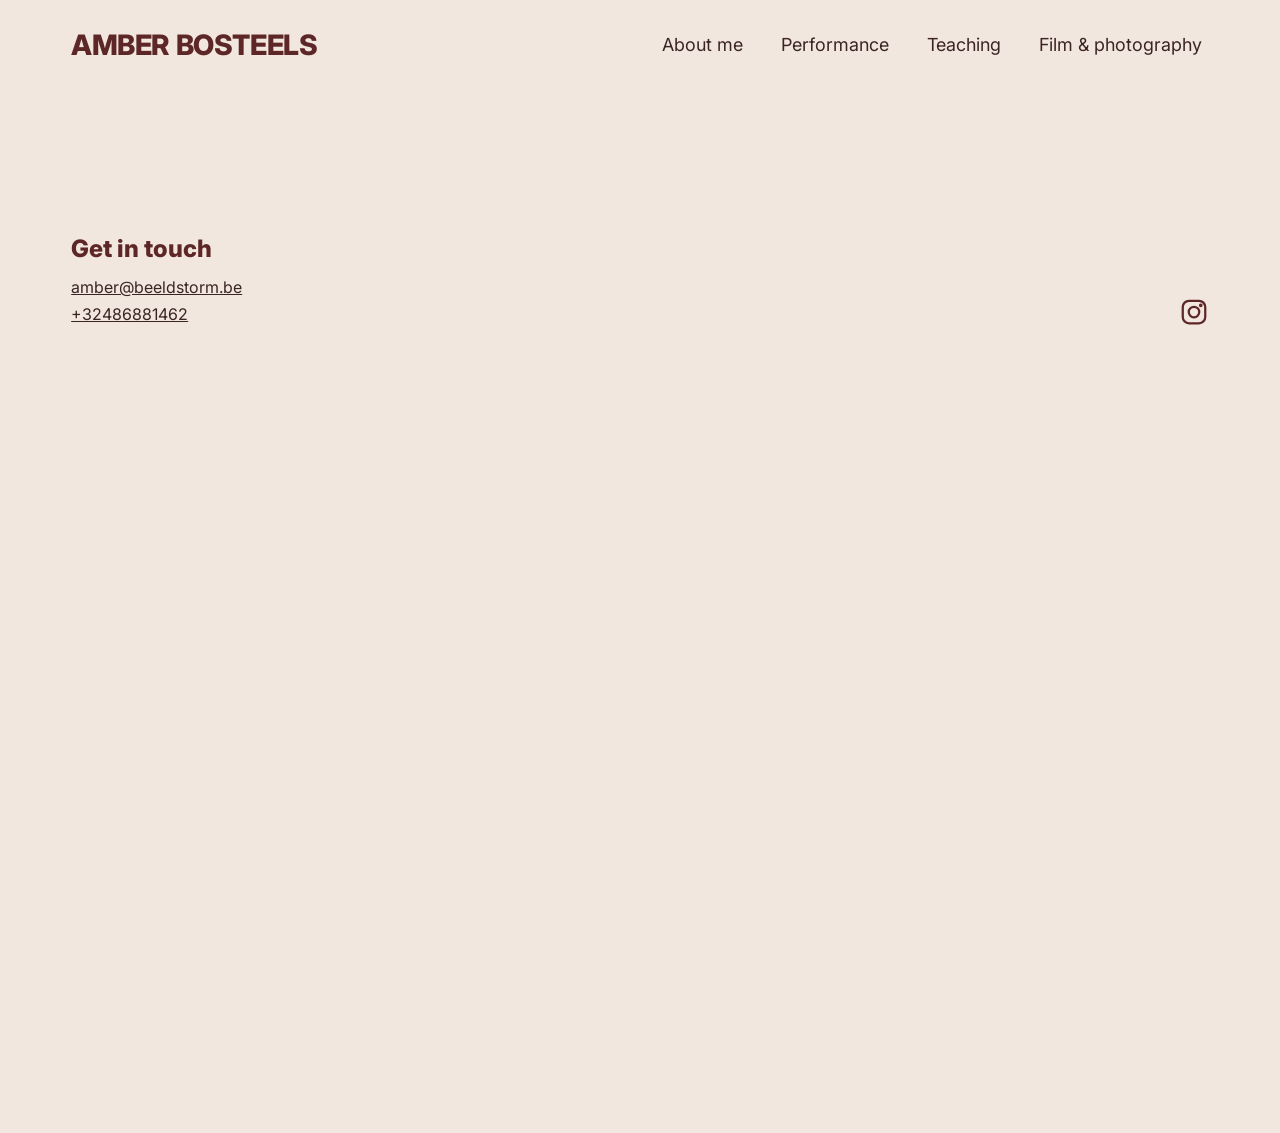
==== commit 1f176858: "Add files via upload" ====
--- a/index.html
+++ b/index.html
@@ -5,8 +5,8 @@
 <meta content="width=device-width, initial-scale=1" name="viewport"/>
 <title>Amber Bosteels, movement artist</title>
 <meta content="Amber Bosteels, movement artist based in Ghent, Belgium. Contemporary dance, Kathak, choreography, teaching, film and photography." name="description"/>
-<link href="style.css?v=15" rel="stylesheet"/>
-<link href="navigation-hover.css?v=2" rel="stylesheet"/>
+<link href="style.css?v=16" rel="stylesheet"/>
+<link href="navigation-hover.css?v=3" rel="stylesheet"/>
 </head>
 <body class="home">
 <header class="site-header">
--- a/style.css
+++ b/style.css
@@ -1,11 +1,11 @@
 @import url('https://fonts.googleapis.com/css2?family=Inter:wght@400;500;600;800&display=swap');
 
 :root {
-  --paper: #D79560;
-  --card: #E4A97E;
+  --paper: #F2E7DF;
+  --card: #E8D2C4;
   --ink: #3a2424;
   --soft: #6a4545;
-  --line: rgba(93, 39, 39, .18);
+  --line: rgba(93, 39, 39, .14);
   --burgundy: #5d2727;
   --rust: #883c2f;
   --rose: #a45f53;
@@ -350,3 +350,120 @@
 @media (max-width: 640px) {
   body.home .hero { background: var(--paper); }
 }
+
+
+/* Version 9: softer cream-terracotta palette and a balanced mobile homepage. */
+:root {
+  --paper: #F2E7DF;
+  --card: #E8D2C4;
+  --line: rgba(93, 39, 39, .14);
+}
+
+@media (max-width: 640px) {
+  /* Place the complete navigation over the top of the portrait photograph. */
+  body.home .site-header {
+    position: absolute;
+    z-index: 10;
+    top: 0;
+    left: 0;
+    right: 0;
+    width: 100%;
+    max-width: none;
+    margin: 0;
+    padding: calc(18px + env(safe-area-inset-top, 0px)) 18px 14px;
+    display: flex;
+    flex-direction: column;
+    align-items: center;
+    justify-content: flex-start;
+    gap: 12px;
+    background: transparent;
+    text-align: center;
+  }
+  body.home .site-header .brand {
+    color: #fff;
+    font-size: clamp(25px, 6.5vw, 32px);
+    line-height: 1;
+    letter-spacing: .01em;
+    text-shadow: 0 1px 8px rgba(0, 0, 0, .45);
+  }
+  body.home .site-header nav {
+    display: grid;
+    grid-template-columns: repeat(2, minmax(0, 1fr));
+    align-items: center;
+    justify-items: stretch;
+    width: min(100%, 370px);
+    margin: 0 auto;
+    gap: 7px 14px;
+    font-size: clamp(15px, 3.8vw, 17px);
+    line-height: 1.25;
+  }
+  body.home .site-header nav a {
+    display: inline-flex;
+    min-height: 32px;
+    align-items: center;
+    justify-content: center;
+    padding: 4px 5px;
+    color: #fff;
+    text-align: center;
+    white-space: normal;
+    text-shadow: 0 1px 8px rgba(0, 0, 0, .55);
+  }
+  body.home .site-header nav a .circle-draw path {
+    stroke: #fff;
+  }
+  body.home .hero {
+    width: 100%;
+    max-width: none;
+    margin: 0;
+    padding: 0;
+    background: transparent;
+  }
+  body.home .hero > a,
+  body.home .hero picture {
+    display: block;
+    width: 100%;
+    margin: 0;
+  }
+  body.home .hero img {
+    display: block;
+    width: 100%;
+    height: auto;
+    min-height: 0;
+    max-height: none;
+    object-fit: contain;
+    object-position: center center;
+    border-radius: 0;
+  }
+  /* The contact colour starts immediately at the bottom edge of the photo. */
+  body.home footer {
+    width: 100%;
+    max-width: none;
+    margin: 0;
+    padding: 24px 22px calc(26px + env(safe-area-inset-bottom, 0px));
+    display: grid;
+    grid-template-columns: minmax(0, 1fr);
+    justify-items: center;
+    gap: 13px;
+    background: var(--card);
+    text-align: center;
+  }
+  body.home footer h2 {
+    color: var(--burgundy);
+    font-size: 22px;
+    line-height: 1.2;
+    margin: 0 0 7px;
+  }
+  body.home footer p {
+    font-size: 16px;
+    line-height: 1.55;
+    overflow-wrap: anywhere;
+  }
+  body.home footer p + p { margin-top: 3px; }
+  body.home footer a { text-underline-offset: 4px; }
+  body.home .socials {
+    justify-content: center;
+    align-items: center;
+    gap: 20px;
+  }
+  body.home .socials .insta svg { width: 30px; height: 30px; }
+}
--- a/navigation-hover.css
+++ b/navigation-hover.css
@@ -1,4 +1,4 @@
-/* Navigation: outlined circles are inline SVG paths, drawn progressively on hover. */
+/* Mobile overlay navigation + progressive hand-drawn circle animation. */
 .site-header nav {
   gap: 8px 24px;
   font-size: clamp(18px, 1.35vw, 20px);
